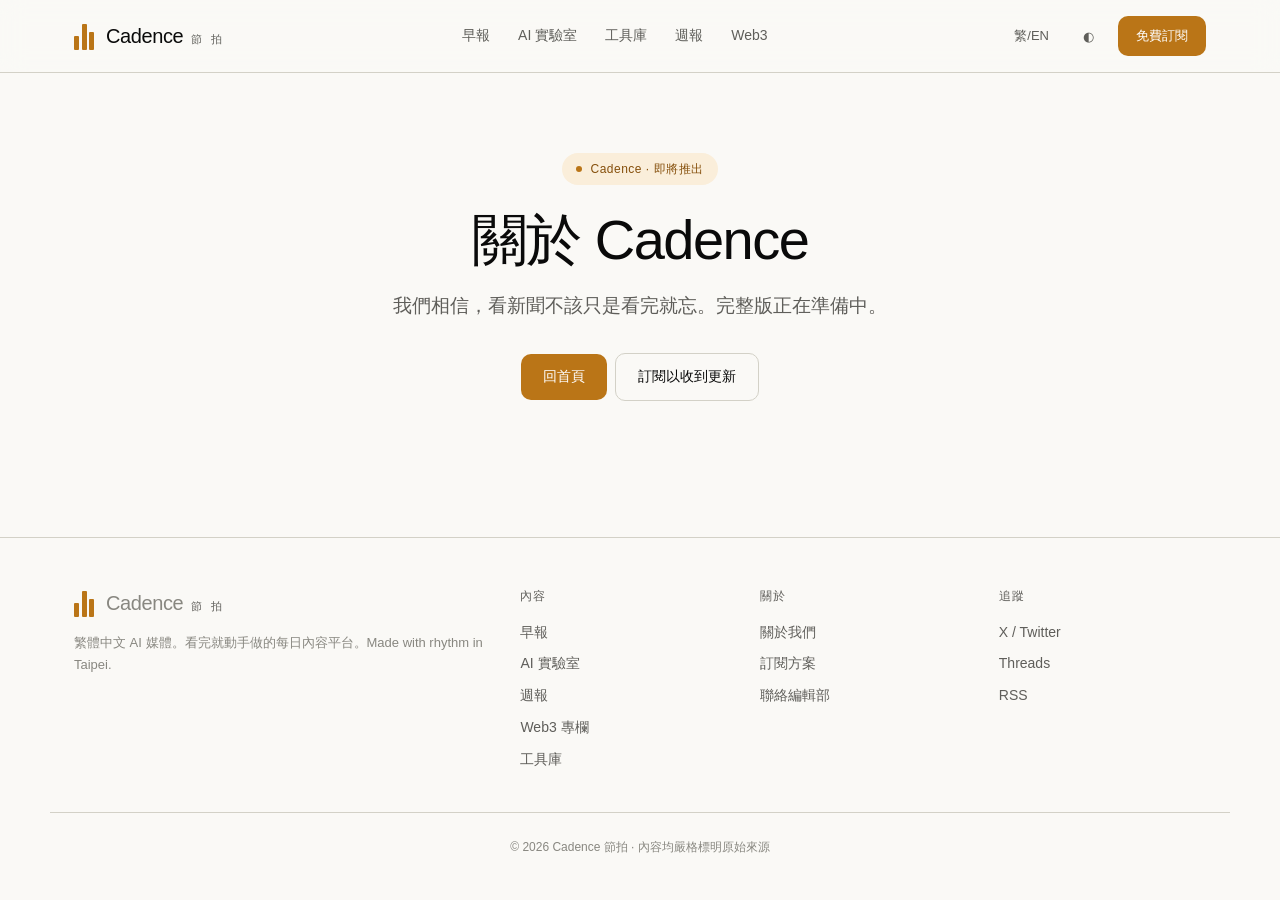
==== about.html @ 3392d0d5 "Add files via upload" ====
<!DOCTYPE html><html lang="zh-Hant"><head><meta charset="UTF-8"><meta name="viewport" content="width=device-width, initial-scale=1.0"><title>關於 Cadence · Cadence 節拍</title><link rel="stylesheet" href="cadence.css"><link rel="icon" type="image/svg+xml" href="favicon.svg"></head><body><nav class="site-nav"><div class="nav-inner"><a href="index.html" class="logo"><span class="logo-bars"><span></span><span></span><span></span></span><span class="logo-text">Cadence<small>節 拍</small></span></a><div class="nav-links"><a href="news.html">早報</a><a href="lab.html">AI 實驗室</a><a href="tools.html">工具庫</a><a href="weekly.html">週報</a><a href="web3.html">Web3</a></div><div class="nav-actions"><button class="btn-icon" onclick="toggleLang()">繁/EN</button><button class="btn-icon" onclick="toggleTheme()">◐</button><a href="subscribe.html" class="btn-primary small">免費訂閱</a></div></div></nav><main class="container-narrow"><section class="hero"><div class="hero-inner"><span class="hero-eyebrow">Cadence · 即將推出</span><h1>關於 Cadence</h1><p class="hero-subtitle">我們相信，看新聞不該只是看完就忘。完整版正在準備中。</p><div style="margin-top:24px;"><a href="index.html" class="btn-primary">回首頁</a><a href="subscribe.html" class="btn-secondary" style="margin-left:8px;">訂閱以收到更新</a></div></div></section></main><footer><div class="footer-inner"><div class="footer-col"><div class="logo" style="margin-bottom: 12px;"><span class="logo-bars"><span></span><span></span><span></span></span><span class="logo-text">Cadence<small>節 拍</small></span></div><p class="brand-text">繁體中文 AI 媒體。看完就動手做的每日內容平台。Made with rhythm in Taipei.</p></div><div class="footer-col"><h4>內容</h4><a href="news.html">早報</a><a href="lab.html">AI 實驗室</a><a href="weekly.html">週報</a><a href="web3.html">Web3 專欄</a><a href="tools.html">工具庫</a></div><div class="footer-col"><h4>關於</h4><a href="about.html">關於我們</a><a href="subscribe.html">訂閱方案</a><a href="mailto:hi@cadence.tw">聯絡編輯部</a></div><div class="footer-col"><h4>追蹤</h4><a href="#">X / Twitter</a><a href="#">Threads</a><a href="#">RSS</a></div></div><div class="footer-bottom">© 2026 Cadence 節拍 · 內容均嚴格標明原始來源</div></footer><script src="cadence.js"></script></body></html>
---- cadence.css ----
/* Cadence 節拍 v2 */
:root {
  --bg: #FAF9F6; --bg-elevated: #FFFFFF; --surface: #FFFFFF; --surface-2: #F4F2EC; --surface-3: #ECE9E0;
  --text: #0a0a0a; --text-2: #5F5E5A; --text-3: #888780; --text-on-accent: #FFFFFF;
  --border: #D3D1C7; --border-strong: #888780;
  --accent: #BA7517; --accent-dark: #854F0B; --accent-bg: #FAEEDA; --accent-border: #EF9F27;
  --cat-llm-bg: #E6F1FB; --cat-llm-text: #0C447C;
  --cat-tool-bg: #EAF3DE; --cat-tool-text: #27500A;
  --cat-policy-bg: #FCEBEB; --cat-policy-text: #791F1F;
  --cat-industry-bg: #FAEEDA; --cat-industry-text: #854F0B;
  --cat-hw-bg: #F1EFE8; --cat-hw-text: #444441;
  --cat-local-bg: #E1F5EE; --cat-local-text: #085041;
  --cat-web3-bg: #EEEDFE; --cat-web3-text: #3C3489;
  --cat-viral-bg: #FBEAF0; --cat-viral-text: #72243E;
  --cat-headline-bg: #BA7517; --cat-headline-text: #FFFFFF;
  --font-sans: 'Inter', 'Noto Sans TC', 'PingFang TC', 'Microsoft JhengHei', sans-serif;
  --font-mono: 'IBM Plex Mono', 'JetBrains Mono', monospace;
  --radius-sm: 6px; --radius-md: 10px; --radius-lg: 14px; --radius-xl: 20px;
  --shadow-sm: 0 1px 2px rgba(10,10,10,0.04);
  --shadow-md: 0 2px 8px rgba(10,10,10,0.06);
  --shadow-hover: 0 4px 14px rgba(10,10,10,0.08);
  --t-fast: 0.15s ease; --t-base: 0.25s ease;
}
@media (prefers-color-scheme: dark) { :root:not([data-theme="light"]) {
  --bg: #0a0a0a; --bg-elevated: #161614; --surface: #161614; --surface-2: #1F1F1C; --surface-3: #2A2A26;
  --text: #F1EFE8; --text-2: #B4B2A9; --text-3: #888780; --border: #2C2C2A; --border-strong: #444441;
  --accent: #EF9F27; --accent-dark: #BA7517; --accent-bg: #2C1F0A;
  --cat-llm-bg: #042C53; --cat-llm-text: #85B7EB;
  --cat-tool-bg: #173404; --cat-tool-text: #97C459;
  --cat-policy-bg: #501313; --cat-policy-text: #F09595;
  --cat-industry-bg: #412402; --cat-industry-text: #EF9F27;
  --cat-hw-bg: #2C2C2A; --cat-hw-text: #B4B2A9;
  --cat-local-bg: #04342C; --cat-local-text: #5DCAA5;
  --cat-web3-bg: #26215C; --cat-web3-text: #CECBF6;
  --cat-viral-bg: #4B1528; --cat-viral-text: #ED93B1;
  --cat-headline-bg: #EF9F27; --cat-headline-text: #0a0a0a;
} }
[data-theme="dark"] {
  --bg: #0a0a0a; --bg-elevated: #161614; --surface: #161614; --surface-2: #1F1F1C; --surface-3: #2A2A26;
  --text: #F1EFE8; --text-2: #B4B2A9; --text-3: #888780; --border: #2C2C2A; --border-strong: #444441;
  --accent: #EF9F27; --accent-dark: #BA7517; --accent-bg: #2C1F0A;
  --cat-llm-bg: #042C53; --cat-llm-text: #85B7EB;
  --cat-tool-bg: #173404; --cat-tool-text: #97C459;
  --cat-policy-bg: #501313; --cat-policy-text: #F09595;
  --cat-industry-bg: #412402; --cat-industry-text: #EF9F27;
  --cat-hw-bg: #2C2C2A; --cat-hw-text: #B4B2A9;
  --cat-local-bg: #04342C; --cat-local-text: #5DCAA5;
  --cat-web3-bg: #26215C; --cat-web3-text: #CECBF6;
  --cat-viral-bg: #4B1528; --cat-viral-text: #ED93B1;
  --cat-headline-bg: #EF9F27; --cat-headline-text: #0a0a0a;
}
*,*::before,*::after { box-sizing: border-box; margin: 0; padding: 0; }
html { scroll-behavior: smooth; }
body { font-family: var(--font-sans); background: var(--bg); color: var(--text); line-height: 1.7; font-size: 16px; -webkit-font-smoothing: antialiased; }
img { max-width: 100%; height: auto; display: block; }
a { color: inherit; text-decoration: none; }
button { font-family: inherit; cursor: pointer; }
.container { max-width: 1180px; margin: 0 auto; padding: 0 24px; }
.container-narrow { max-width: 760px; margin: 0 auto; padding: 0 24px; }
section { padding: 48px 0 16px; }
.section-header { display: flex; align-items: flex-end; justify-content: space-between; padding: 0 4px 20px; }
.section-header h2 { font-size: 28px; font-weight: 500; letter-spacing: -0.5px; }
.section-header .kicker { font-size: 11px; color: var(--text-3); letter-spacing: 1.5px; text-transform: uppercase; margin-bottom: 6px; display: flex; align-items: center; gap: 8px; }
.section-header .kicker::before { content: ''; display: inline-block; width: 12px; height: 1px; background: var(--accent); }
.section-header .see-more { font-size: 13px; color: var(--text-2); display: inline-flex; align-items: center; gap: 4px; transition: color var(--t-fast), gap var(--t-base); }
.section-header .see-more:hover { color: var(--accent); gap: 8px; }
nav.site-nav { border-bottom: 0.5px solid var(--border); background: rgba(250,249,246,0.85); position: sticky; top: 0; z-index: 50; backdrop-filter: blur(12px); }
[data-theme="dark"] nav.site-nav { background: rgba(10,10,10,0.85); }
.nav-inner { display: flex; align-items: center; justify-content: space-between; padding: 16px 24px; max-width: 1180px; margin: 0 auto; }
.logo { display: flex; align-items: center; gap: 12px; }
.logo-bars { display: inline-flex; align-items: end; gap: 2.5px; height: 28px; }
.logo-bars span { background: var(--accent); width: 5px; border-radius: 1px; }
.logo-bars span:nth-child(1) { height: 14px; }
.logo-bars span:nth-child(2) { height: 26px; }
.logo-bars span:nth-child(3) { height: 18px; }
.logo-text { font-size: 20px; font-weight: 500; letter-spacing: -0.4px; }
.logo-text small { font-size: 11px; color: var(--text-2); letter-spacing: 3px; margin-left: 8px; font-weight: 400; }
.nav-links { display: flex; align-items: center; gap: 28px; }
.nav-links a { font-size: 14px; color: var(--text-2); transition: color var(--t-fast); position: relative; padding: 4px 0; }
.nav-links a:hover { color: var(--text); }
.nav-links a.active { color: var(--accent); }
.nav-links a.active::after { content: ''; position: absolute; bottom: -6px; left: 0; right: 0; height: 2px; background: var(--accent); border-radius: 1px; }
.nav-actions { display: flex; align-items: center; gap: 14px; }
.btn-icon { background: none; border: none; color: var(--text-2); font-size: 13px; padding: 6px 10px; transition: color var(--t-fast); }
.btn-icon:hover { color: var(--text); }
.btn-primary { background: var(--accent); color: var(--text-on-accent); border: none; font-size: 14px; font-weight: 500; padding: 11px 22px; border-radius: var(--radius-md); display: inline-flex; align-items: center; gap: 6px; transition: all var(--t-fast); }
.btn-primary:hover { background: var(--accent-dark); transform: translateY(-1px); }
.btn-primary.small { font-size: 13px; padding: 9px 18px; }
.btn-primary.large { font-size: 16px; padding: 14px 28px; }
.btn-secondary { background: transparent; color: var(--text); border: 1px solid var(--border); font-size: 14px; padding: 11px 22px; border-radius: var(--radius-md); display: inline-flex; align-items: center; gap: 6px; transition: all var(--t-fast); }
.btn-secondary:hover { border-color: var(--text); transform: translateY(-1px); }
.btn-secondary.small { font-size: 13px; padding: 9px 18px; }
.hero { padding: 80px 0 56px; position: relative; overflow: hidden; }
.hero-inner { max-width: 920px; margin: 0 auto; padding: 0 24px; text-align: center; }
.hero-eyebrow { display: inline-flex; align-items: center; gap: 8px; padding: 6px 14px; background: var(--accent-bg); color: var(--accent-dark); border-radius: 100px; font-size: 12px; font-weight: 500; letter-spacing: 0.5px; margin-bottom: 24px; }
.hero-eyebrow::before { content: ''; width: 6px; height: 6px; border-radius: 50%; background: var(--accent); }
.hero h1 { font-size: 56px; font-weight: 500; line-height: 1.1; letter-spacing: -1.5px; margin-bottom: 20px; }
.hero h1 .accent { color: var(--accent); }
.hero-subtitle { font-size: 19px; color: var(--text-2); max-width: 620px; margin: 0 auto 32px; line-height: 1.6; }
.hero-form { display: flex; gap: 8px; max-width: 460px; margin: 0 auto 16px; }
.hero-form input { flex: 1; padding: 14px 18px; border: 1px solid var(--border); border-radius: var(--radius-md); background: var(--surface); color: var(--text); font-family: inherit; font-size: 15px; }
.hero-form input:focus { outline: none; border-color: var(--accent); }
.hero-social-proof { font-size: 13px; color: var(--text-3); display: inline-flex; align-items: center; gap: 10px; }
.hero-social-proof .dots { display: inline-flex; }
.hero-social-proof .dots span { width: 22px; height: 22px; border-radius: 50%; background: var(--surface-3); border: 2px solid var(--bg); margin-left: -6px; display: inline-block; }
.hero-social-proof .dots span:first-child { margin-left: 0; background: var(--cat-llm-bg); }
.hero-social-proof .dots span:nth-child(2) { background: var(--cat-tool-bg); }
.hero-social-proof .dots span:nth-child(3) { background: var(--cat-web3-bg); }
.news-headline { display: grid; background: var(--surface); border: 0.5px solid var(--border); border-radius: var(--radius-lg); overflow: hidden; transition: all var(--t-base); }
.news-headline:hover { border-color: var(--border-strong); transform: translateY(-2px); box-shadow: var(--shadow-hover); }
.news-headline-visual { aspect-ratio: 16/9; background: linear-gradient(135deg, var(--cat-llm-bg), var(--cat-industry-bg)); display: flex; align-items: center; justify-content: center; border-bottom: 0.5px solid var(--border); }
.news-headline-visual.cat-web3 { background: linear-gradient(135deg, var(--cat-web3-bg), var(--cat-viral-bg)); }
.news-headline-visual.cat-tool { background: linear-gradient(135deg, var(--cat-tool-bg), var(--cat-local-bg)); }
.news-headline-visual .glyph { font-size: 72px; font-weight: 500; font-family: var(--font-mono); color: var(--text); opacity: 0.15; letter-spacing: -4px; }
.news-headline-body { padding: 28px 32px 32px; }
.news-headline-body h3 { font-size: 26px; font-weight: 500; line-height: 1.3; margin: 14px 0 12px; letter-spacing: -0.5px; }
.news-headline-body p { font-size: 15px; color: var(--text-2); line-height: 1.7; margin-bottom: 16px; }
.news-card-small { background: var(--surface); border: 0.5px solid var(--border); border-radius: var(--radius-md); padding: 18px 20px; transition: all var(--t-base); display: block; }
.news-card-small:hover { border-color: var(--border-strong); transform: translateY(-2px); box-shadow: var(--shadow-md); }
.news-card-small h4 { font-size: 15px; font-weight: 500; line-height: 1.4; margin-bottom: 6px; }
.news-card-small .summary { font-size: 13px; color: var(--text-2); line-height: 1.6; margin-bottom: 10px; }
.news-meta { font-size: 11px; color: var(--text-3); letter-spacing: 0.5px; display: flex; align-items: center; gap: 8px; flex-wrap: wrap; }
.news-meta .source { color: var(--text-2); font-weight: 500; }
.tag { display: inline-flex; align-items: center; gap: 4px; font-size: 11px; padding: 4px 10px; border-radius: 100px; letter-spacing: 0.5px; font-weight: 500; }
.tag.cat-headline { background: var(--cat-headline-bg); color: var(--cat-headline-text); }
.tag.cat-llm { background: var(--cat-llm-bg); color: var(--cat-llm-text); }
.tag.cat-tool { background: var(--cat-tool-bg); color: var(--cat-tool-text); }
.tag.cat-policy { background: var(--cat-policy-bg); color: var(--cat-policy-text); }
.tag.cat-industry { background: var(--cat-industry-bg); color: var(--cat-industry-text); }
.tag.cat-hw { background: var(--cat-hw-bg); color: var(--cat-hw-text); }
.tag.cat-local { background: var(--cat-local-bg); color: var(--cat-local-text); }
.tag.cat-web3 { background: var(--cat-web3-bg); color: var(--cat-web3-text); }
.tag.cat-viral { background: var(--cat-viral-bg); color: var(--cat-viral-text); }
.lab-card { background: var(--surface); border: 2px solid var(--accent); border-radius: var(--radius-lg); padding: 32px; position: relative; overflow: hidden; }
.lab-card::before { content: ''; position: absolute; top: 0; right: 0; width: 200px; height: 200px; background: radial-gradient(circle, var(--accent-bg), transparent 70%); transform: translate(50%, -50%); pointer-events: none; }
.lab-card-inner { position: relative; z-index: 1; }
.lab-card h3 { font-size: 30px; font-weight: 500; line-height: 1.25; margin-bottom: 10px; letter-spacing: -0.5px; }
.lab-intro { font-size: 15px; color: var(--text-2); margin-bottom: 24px; max-width: 720px; line-height: 1.7; }
.lab-actions { display: flex; gap: 10px; flex-wrap: wrap; }
.prompt-card { background: var(--surface-2); border-radius: var(--radius-md); padding: 18px 22px; margin: 20px 0; border: 0.5px solid var(--border); }
.prompt-header { display: flex; align-items: center; justify-content: space-between; margin-bottom: 10px; }
.prompt-label { font-size: 11px; color: var(--text-3); letter-spacing: 1.5px; font-weight: 500; }
.copy-btn { font-size: 12px; padding: 7px 14px; border: 0.5px solid var(--border-strong); background: var(--surface); color: var(--text); border-radius: var(--radius-sm); font-weight: 500; }
.copy-btn:hover { border-color: var(--accent); color: var(--accent); }
.copy-btn.copied { background: var(--accent); color: var(--text-on-accent); border-color: var(--accent); }
.prompt-text { font-family: var(--font-mono); font-size: 13px; line-height: 1.75; white-space: pre-wrap; }
.grid-2 { display: grid; grid-template-columns: 1fr 1fr; gap: 20px; }
.grid-brief { display: grid; grid-template-columns: 1.4fr 1fr; gap: 20px; align-items: start; }
.grid-news-list { display: flex; flex-direction: column; gap: 12px; }
.grid-bottom { display: grid; grid-template-columns: 1.4fr 1fr; gap: 20px; }
.pulse-card { background: var(--surface); border: 0.5px solid var(--border); border-radius: var(--radius-lg); padding: 24px; }
.pulse-card h3 { font-size: 17px; font-weight: 500; margin-bottom: 16px; }
.pulse-item { display: flex; gap: 14px; padding: 12px 0; border-bottom: 0.5px dashed var(--border); font-size: 14px; }
.pulse-item:last-child { border-bottom: none; }
.pulse-item .pulse-day { color: var(--text-3); flex-shrink: 0; width: 40px; font-size: 11px; font-weight: 500; }
.featured-tools-row { display: grid; grid-template-columns: repeat(4, 1fr); gap: 14px; }
.featured-tool { background: var(--surface); border: 0.5px solid var(--border); border-radius: var(--radius-md); padding: 16px 14px; text-align: center; transition: all var(--t-base); display: block; }
.featured-tool:hover { border-color: var(--border-strong); transform: translateY(-2px); }
.featured-tool .icon { width: 36px; height: 36px; border-radius: 8px; background: var(--surface-2); margin: 0 auto 10px; display: flex; align-items: center; justify-content: center; font-size: 18px; font-weight: 500; font-family: var(--font-mono); }
.featured-tool .name { font-size: 13px; font-weight: 500; margin-bottom: 2px; }
.featured-tool .label { font-size: 11px; color: var(--text-3); }
.cta-banner { background: var(--text); color: var(--bg); border-radius: var(--radius-xl); padding: 56px 48px; text-align: center; position: relative; overflow: hidden; margin-top: 48px; }
.cta-banner::before { content: ''; position: absolute; top: -100px; right: -100px; width: 400px; height: 400px; background: radial-gradient(circle, rgba(186,117,23,0.3), transparent 60%); pointer-events: none; }
.cta-banner-inner { position: relative; z-index: 1; max-width: 580px; margin: 0 auto; }
.cta-banner h2 { font-size: 32px; font-weight: 500; letter-spacing: -0.8px; margin-bottom: 12px; }
.cta-banner p { font-size: 16px; opacity: 0.7; margin-bottom: 24px; }
.cta-banner .hero-form input { background: rgba(255,255,255,0.1); border-color: rgba(255,255,255,0.2); color: #fff; }
.cta-banner .hero-form input::placeholder { color: rgba(255,255,255,0.5); }
footer { border-top: 0.5px solid var(--border); margin-top: 80px; padding: 48px 0 24px; color: var(--text-3); }
.footer-inner { max-width: 1180px; margin: 0 auto; padding: 0 24px; display: grid; grid-template-columns: 2fr 1fr 1fr 1fr; gap: 32px; margin-bottom: 32px; }
.footer-col h4 { font-size: 12px; color: var(--text-2); letter-spacing: 1px; text-transform: uppercase; margin-bottom: 14px; font-weight: 500; }
.footer-col a { display: block; font-size: 14px; color: var(--text-2); margin-bottom: 8px; }
.footer-col a:hover { color: var(--accent); }
.footer-col .brand-text { font-size: 13px; line-height: 1.7; }
.footer-bottom { border-top: 0.5px solid var(--border); padding: 24px 24px 0; max-width: 1180px; margin: 0 auto; font-size: 12px; text-align: center; }
.toast { position: fixed; bottom: 24px; left: 50%; transform: translateX(-50%) translateY(120%); background: var(--text); color: var(--bg); padding: 14px 24px; border-radius: var(--radius-md); font-size: 14px; z-index: 100; transition: transform var(--t-base); }
.toast.show { transform: translateX(-50%) translateY(0); }
@media (max-width: 880px) {
  .hero h1 { font-size: 40px; }
  .footer-inner { grid-template-columns: 1fr 1fr; }
}
@media (max-width: 720px) {
  .grid-brief, .grid-2, .grid-bottom { grid-template-columns: 1fr; }
  .nav-links { display: none; }
  .hero h1 { font-size: 32px; }
  .news-headline-body { padding: 20px; }
  .lab-card { padding: 22px; }
  .lab-card h3 { font-size: 24px; }
  .cta-banner { padding: 36px 24px; }
  .cta-banner h2 { font-size: 24px; }
  .featured-tools-row { grid-template-columns: repeat(2, 1fr); }
  .footer-inner { grid-template-columns: 1fr 1fr; }
  .hero-form { flex-direction: column; }
}
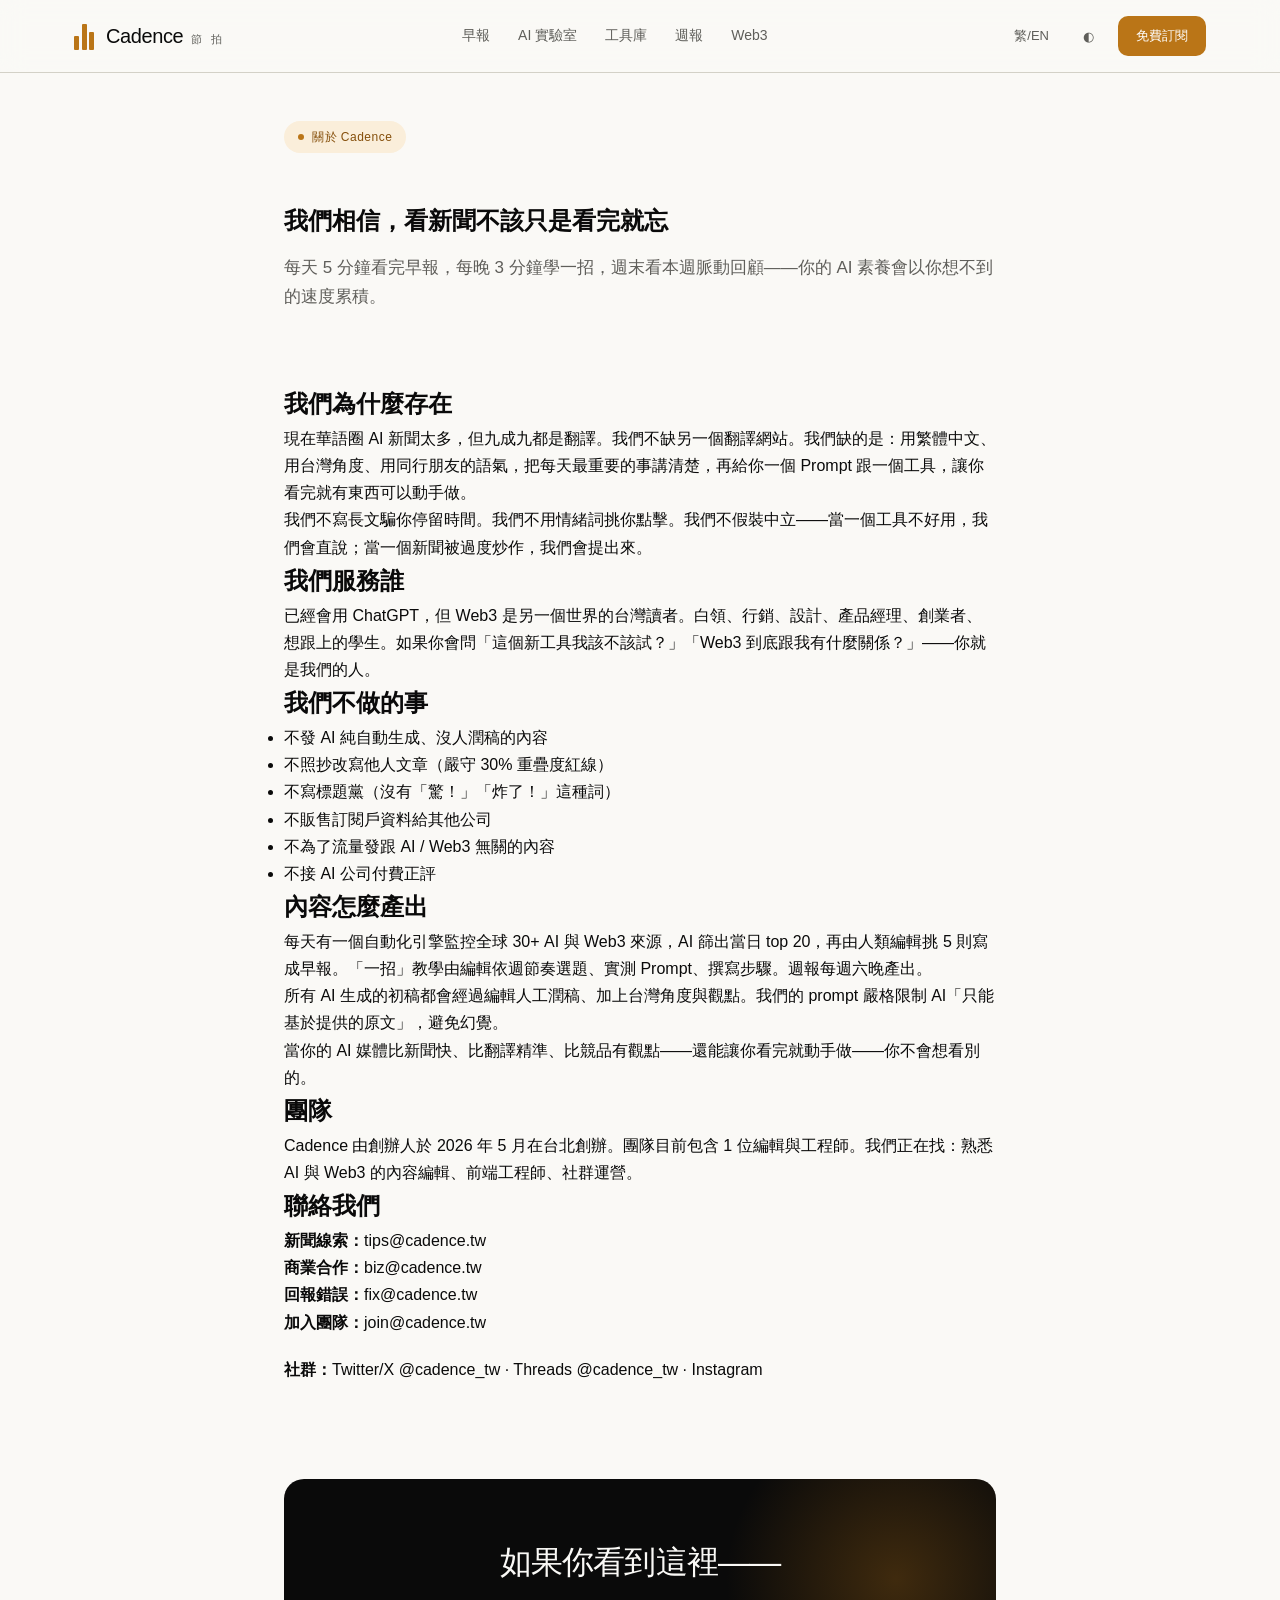
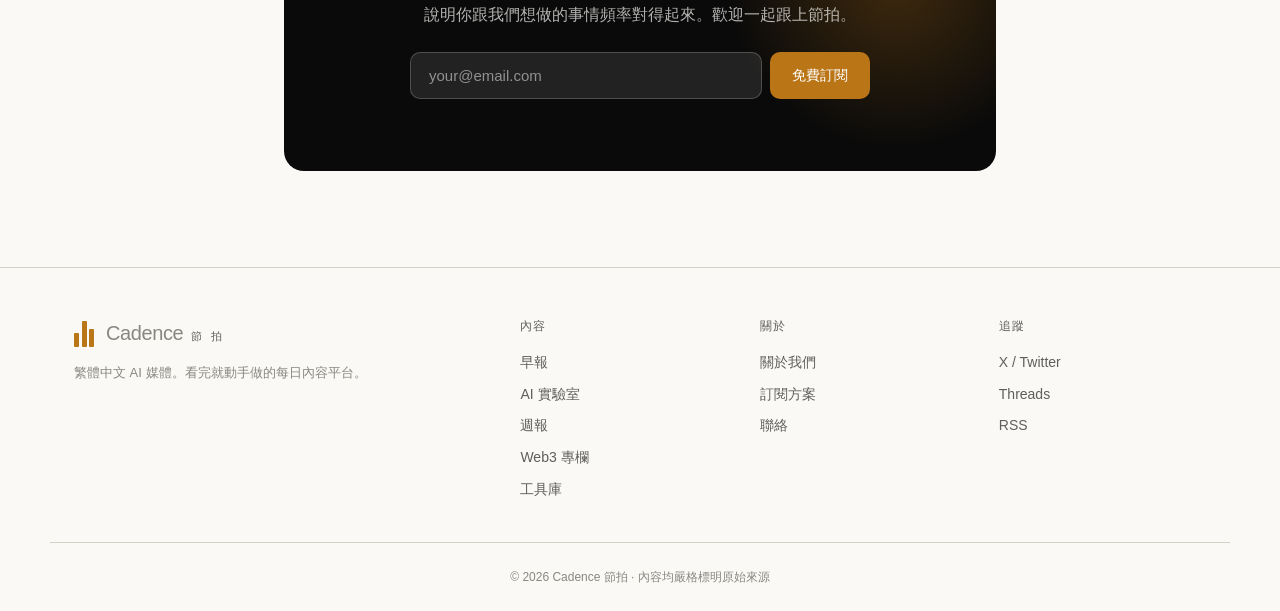
==== commit af05dcc1: "Revise about.html with new content and layout Updated the 'about' page with new content and structur" ====
--- a/about.html
+++ b/about.html
@@ -1 +1,106 @@
-<!DOCTYPE html><html lang="zh-Hant"><head><meta charset="UTF-8"><meta name="viewport" content="width=device-width, initial-scale=1.0"><title>關於 Cadence · Cadence 節拍</title><link rel="stylesheet" href="cadence.css"><link rel="icon" type="image/svg+xml" href="favicon.svg"></head><body><nav class="site-nav"><div class="nav-inner"><a href="index.html" class="logo"><span class="logo-bars"><span></span><span></span><span></span></span><span class="logo-text">Cadence<small>節 拍</small></span></a><div class="nav-links"><a href="news.html">早報</a><a href="lab.html">AI 實驗室</a><a href="tools.html">工具庫</a><a href="weekly.html">週報</a><a href="web3.html">Web3</a></div><div class="nav-actions"><button class="btn-icon" onclick="toggleLang()">繁/EN</button><button class="btn-icon" onclick="toggleTheme()">◐</button><a href="subscribe.html" class="btn-primary small">免費訂閱</a></div></div></nav><main class="container-narrow"><section class="hero"><div class="hero-inner"><span class="hero-eyebrow">Cadence · 即將推出</span><h1>關於 Cadence</h1><p class="hero-subtitle">我們相信，看新聞不該只是看完就忘。完整版正在準備中。</p><div style="margin-top:24px;"><a href="index.html" class="btn-primary">回首頁</a><a href="subscribe.html" class="btn-secondary" style="margin-left:8px;">訂閱以收到更新</a></div></div></section></main><footer><div class="footer-inner"><div class="footer-col"><div class="logo" style="margin-bottom: 12px;"><span class="logo-bars"><span></span><span></span><span></span></span><span class="logo-text">Cadence<small>節 拍</small></span></div><p class="brand-text">繁體中文 AI 媒體。看完就動手做的每日內容平台。Made with rhythm in Taipei.</p></div><div class="footer-col"><h4>內容</h4><a href="news.html">早報</a><a href="lab.html">AI 實驗室</a><a href="weekly.html">週報</a><a href="web3.html">Web3 專欄</a><a href="tools.html">工具庫</a></div><div class="footer-col"><h4>關於</h4><a href="about.html">關於我們</a><a href="subscribe.html">訂閱方案</a><a href="mailto:hi@cadence.tw">聯絡編輯部</a></div><div class="footer-col"><h4>追蹤</h4><a href="#">X / Twitter</a><a href="#">Threads</a><a href="#">RSS</a></div></div><div class="footer-bottom">© 2026 Cadence 節拍 · 內容均嚴格標明原始來源</div></footer><script src="cadence.js"></script></body></html>+<!DOCTYPE html>
+<html lang="zh-Hant">
+<head>
+<meta charset="UTF-8">
+<meta name="viewport" content="width=device-width, initial-scale=1.0">
+<title>關於 Cadence 節拍</title>
+<link rel="stylesheet" href="cadence.css">
+<link rel="icon" type="image/svg+xml" href="favicon.svg">
+</head>
+<body>
+
+<nav class="site-nav">
+  <div class="nav-inner">
+    <a href="index.html" class="logo">
+      <span class="logo-bars"><span></span><span></span><span></span></span>
+      <span class="logo-text">Cadence<small>節 拍</small></span>
+    </a>
+    <div class="nav-links">
+      <a href="news.html">早報</a>
+      <a href="lab.html">AI 實驗室</a>
+      <a href="tools.html">工具庫</a>
+      <a href="weekly.html">週報</a>
+      <a href="web3.html">Web3</a>
+    </div>
+    <div class="nav-actions">
+      <button class="btn-icon" onclick="toggleLang()">繁/EN</button>
+      <button class="btn-icon" onclick="toggleTheme()">◐</button>
+      <a href="subscribe.html" class="btn-primary small">免費訂閱</a>
+    </div>
+  </div>
+</nav>
+
+<main class="container-narrow">
+
+  <section class="article-hero">
+    <span class="hero-eyebrow">關於 Cadence</span>
+    <h1 style="margin-top: 24px;">我們相信，看新聞不該只是看完就忘</h1>
+    <p style="font-size:17px; color:var(--text-2); margin-top: 12px;">每天 5 分鐘看完早報，每晚 3 分鐘學一招，週末看本週脈動回顧——你的 AI 素養會以你想不到的速度累積。</p>
+  </section>
+
+  <article class="article-body" style="margin-top: 56px;">
+    <h2>我們為什麼存在</h2>
+    <p>現在華語圈 AI 新聞太多，但九成九都是翻譯。我們不缺另一個翻譯網站。我們缺的是：用繁體中文、用台灣角度、用同行朋友的語氣，把每天最重要的事講清楚，再給你一個 Prompt 跟一個工具，讓你看完就有東西可以動手做。</p>
+    <p>我們不寫長文騙你停留時間。我們不用情緒詞挑你點擊。我們不假裝中立——當一個工具不好用，我們會直說；當一個新聞被過度炒作，我們會提出來。</p>
+
+    <h2>我們服務誰</h2>
+    <p>已經會用 ChatGPT，但 Web3 是另一個世界的台灣讀者。白領、行銷、設計、產品經理、創業者、想跟上的學生。如果你會問「這個新工具我該不該試？」「Web3 到底跟我有什麼關係？」——你就是我們的人。</p>
+
+    <h2>我們不做的事</h2>
+    <ul>
+      <li>不發 AI 純自動生成、沒人潤稿的內容</li>
+      <li>不照抄改寫他人文章（嚴守 30% 重疊度紅線）</li>
+      <li>不寫標題黨（沒有「驚！」「炸了！」這種詞）</li>
+      <li>不販售訂閱戶資料給其他公司</li>
+      <li>不為了流量發跟 AI / Web3 無關的內容</li>
+      <li>不接 AI 公司付費正評</li>
+    </ul>
+
+    <h2>內容怎麼產出</h2>
+    <p>每天有一個自動化引擎監控全球 30+ AI 與 Web3 來源，AI 篩出當日 top 20，再由人類編輯挑 5 則寫成早報。「一招」教學由編輯依週節奏選題、實測 Prompt、撰寫步驟。週報每週六晚產出。</p>
+    <p>所有 AI 生成的初稿都會經過編輯人工潤稿、加上台灣角度與觀點。我們的 prompt 嚴格限制 AI「只能基於提供的原文」，避免幻覺。</p>
+
+    <blockquote>當你的 AI 媒體比新聞快、比翻譯精準、比競品有觀點——還能讓你看完就動手做——你不會想看別的。</blockquote>
+
+    <h2>團隊</h2>
+    <p>Cadence 由創辦人於 2026 年 5 月在台北創辦。團隊目前包含 1 位編輯與工程師。我們正在找：<a href="mailto:join@cadence.tw">熟悉 AI 與 Web3 的內容編輯、前端工程師、社群運營</a>。</p>
+
+    <h2>聯絡我們</h2>
+    <p><strong>新聞線索：</strong><a href="mailto:tips@cadence.tw">tips@cadence.tw</a><br>
+    <strong>商業合作：</strong><a href="mailto:biz@cadence.tw">biz@cadence.tw</a><br>
+    <strong>回報錯誤：</strong><a href="mailto:fix@cadence.tw">fix@cadence.tw</a><br>
+    <strong>加入團隊：</strong><a href="mailto:join@cadence.tw">join@cadence.tw</a></p>
+
+    <p style="margin-top: 20px;"><strong>社群：</strong><a href="#">Twitter/X @cadence_tw</a> · <a href="#">Threads @cadence_tw</a> · <a href="#">Instagram</a></p>
+  </article>
+
+  <section>
+    <div class="cta-banner">
+      <div class="cta-banner-inner">
+        <h2>如果你看到這裡——</h2>
+        <p>說明你跟我們想做的事情頻率對得起來。歡迎一起跟上節拍。</p>
+        <form class="hero-form" onsubmit="return handleSubscribe(this)">
+          <input type="email" name="email" placeholder="your@email.com" required>
+          <button type="submit" class="btn-primary">免費訂閱</button>
+        </form>
+      </div>
+    </div>
+  </section>
+
+</main>
+
+<footer>
+  <div class="footer-inner">
+    <div class="footer-col">
+      <div class="logo" style="margin-bottom: 12px;"><span class="logo-bars"><span></span><span></span><span></span></span><span class="logo-text">Cadence<small>節 拍</small></span></div>
+      <p class="brand-text">繁體中文 AI 媒體。看完就動手做的每日內容平台。</p>
+    </div>
+    <div class="footer-col"><h4>內容</h4><a href="news.html">早報</a><a href="lab.html">AI 實驗室</a><a href="weekly.html">週報</a><a href="web3.html">Web3 專欄</a><a href="tools.html">工具庫</a></div>
+    <div class="footer-col"><h4>關於</h4><a href="about.html">關於我們</a><a href="subscribe.html">訂閱方案</a><a href="mailto:hi@cadence.tw">聯絡</a></div>
+    <div class="footer-col"><h4>追蹤</h4><a href="#">X / Twitter</a><a href="#">Threads</a><a href="#">RSS</a></div>
+  </div>
+  <div class="footer-bottom">© 2026 Cadence 節拍 · 內容均嚴格標明原始來源</div>
+</footer>
+<script src="cadence.js"></script>
+</body>
+</html>
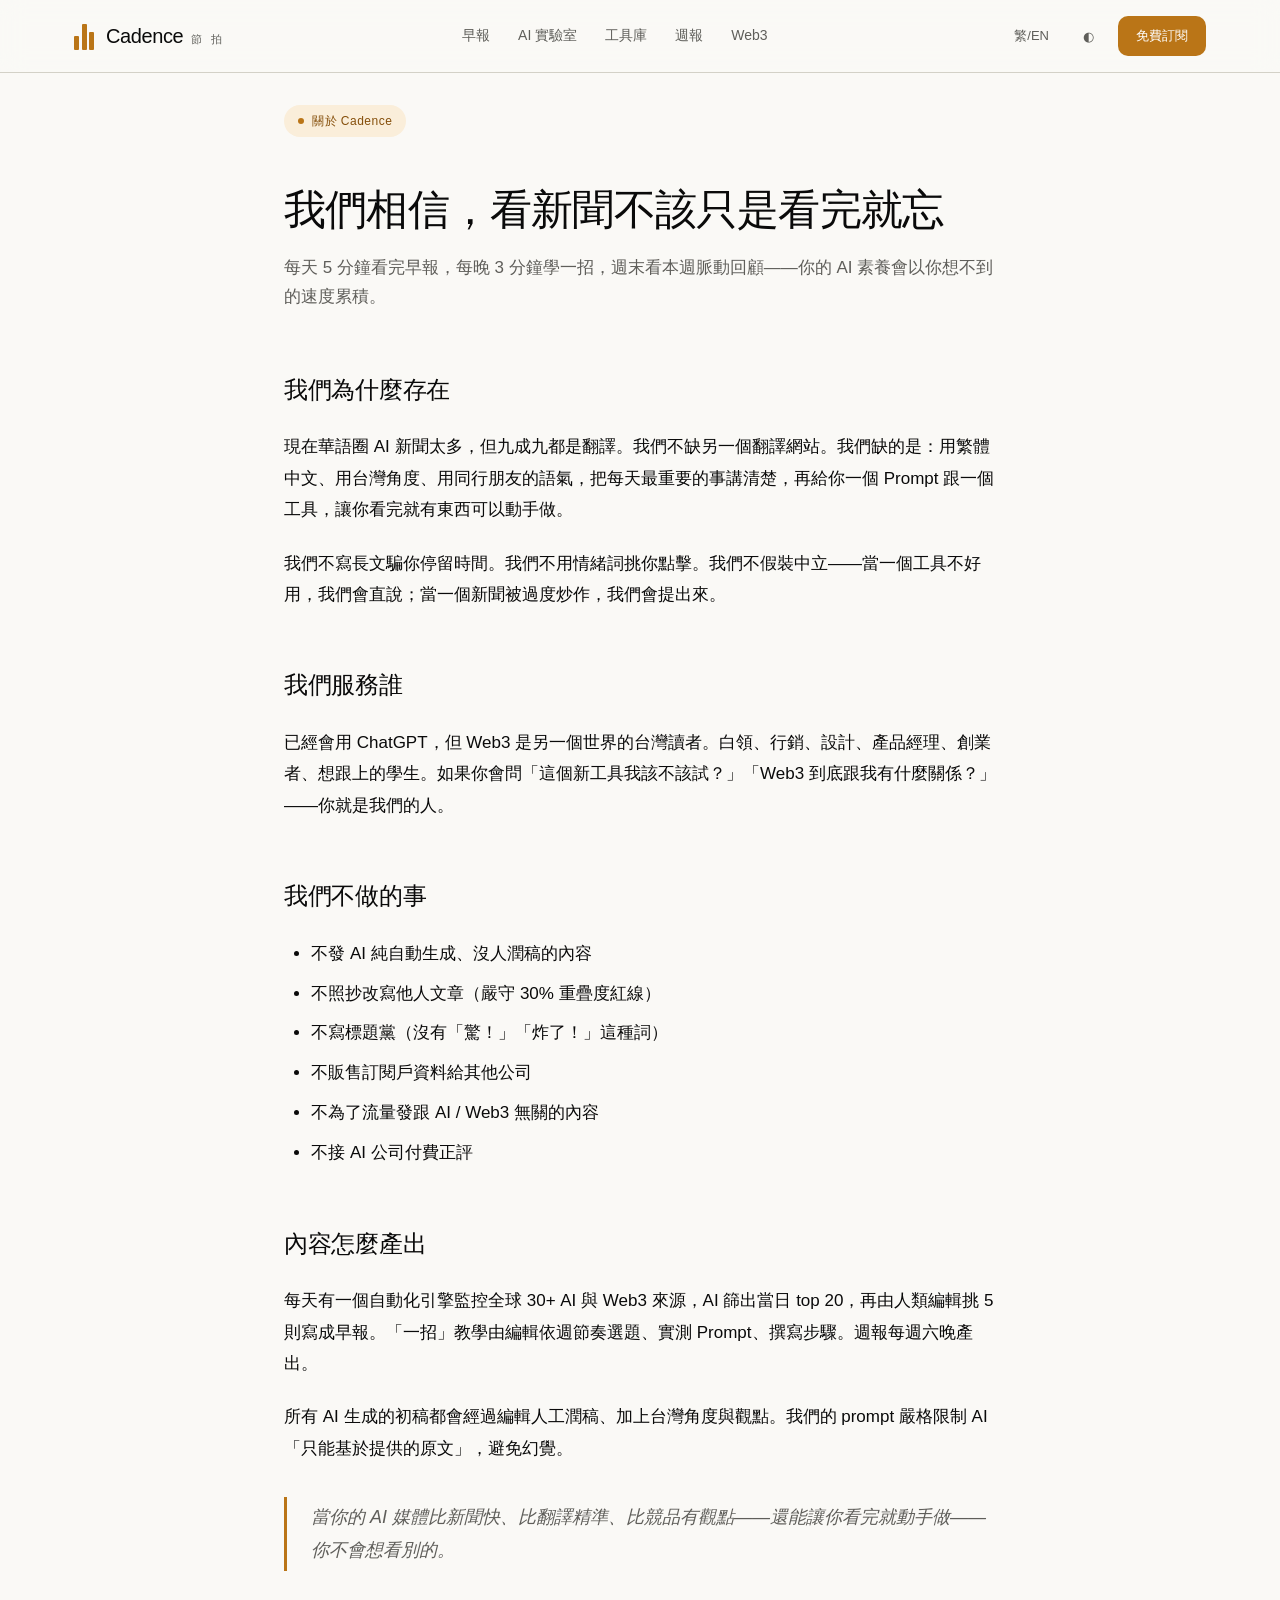
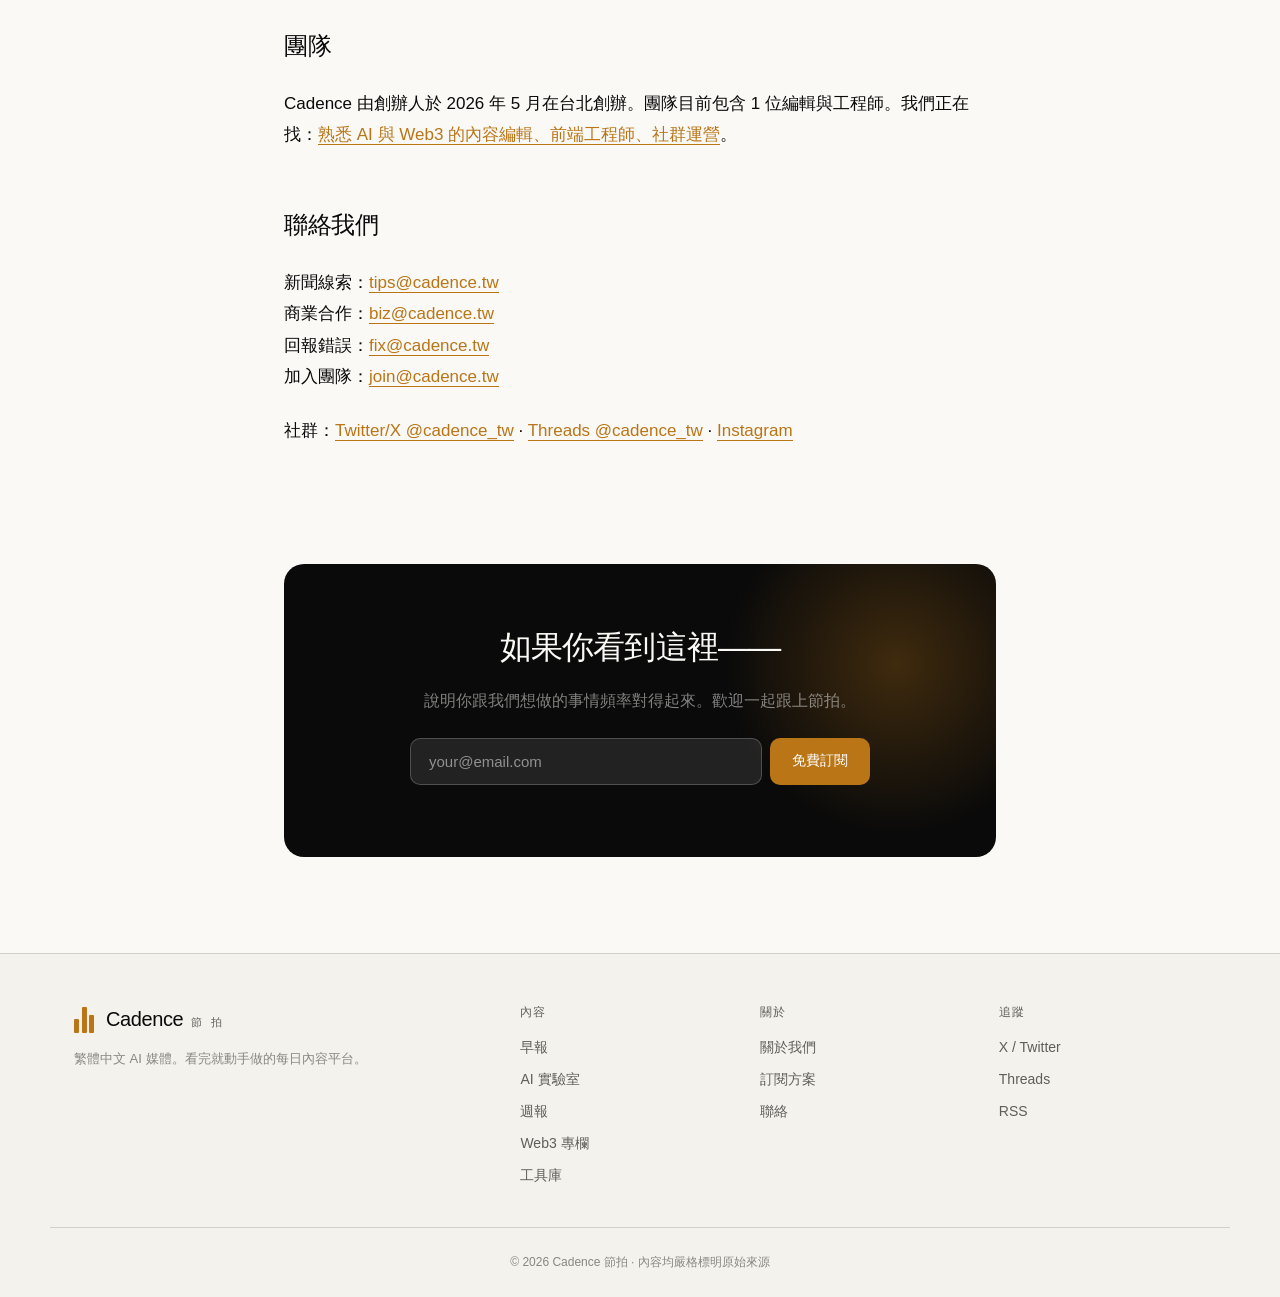
==== commit 6ad08679: "Enhance SEO and social media metadata in about.html Added meta tags for SEO and social media sharing" ====
--- a/about.html
+++ b/about.html
@@ -4,8 +4,38 @@
 <meta charset="UTF-8">
 <meta name="viewport" content="width=device-width, initial-scale=1.0">
 <title>關於 Cadence 節拍</title>
+<meta name="description" content="我們是繁體中文 AI 媒體，每天 5 分鐘陪你跟上 AI 與 Web3 的節拍。看完就動手做，是我們的核心承諾。">
+
+<link rel="canonical" href="https://chaskawuforwork-cloud.github.io/cadence/about.html">
+
+<meta property="og:type" content="website">
+<meta property="og:site_name" content="Cadence 節拍">
+<meta property="og:title" content="關於 Cadence 節拍">
+<meta property="og:description" content="繁體中文 AI 媒體，每天 5 分鐘陪你跟上 AI 與 Web3 的節拍。">
+<meta property="og:url" content="https://chaskawuforwork-cloud.github.io/cadence/about.html">
+<meta property="og:image" content="https://chaskawuforwork-cloud.github.io/cadence/og-image.svg">
+<meta property="og:image:width" content="1200">
+<meta property="og:image:height" content="630">
+<meta property="og:locale" content="zh_TW">
+
+<meta name="twitter:card" content="summary_large_image">
+<meta name="twitter:title" content="關於 Cadence 節拍">
+<meta name="twitter:description" content="繁體中文 AI 媒體，每天 5 分鐘陪你跟上 AI 與 Web3 的節拍。">
+<meta name="twitter:image" content="https://chaskawuforwork-cloud.github.io/cadence/og-image.svg">
+
+<link rel="alternate" type="application/rss+xml" title="Cadence 節拍 — AI 早報 RSS" href="https://chaskawuforwork-cloud.github.io/cadence/rss.xml">
+
 <link rel="stylesheet" href="cadence.css">
 <link rel="icon" type="image/svg+xml" href="favicon.svg">
+
+<!-- Google Analytics 4 -->
+<script async src="https://www.googletagmanager.com/gtag/js?id=G-4RLD1FF8ND"></script>
+<script>
+  window.dataLayer = window.dataLayer || [];
+  function gtag(){dataLayer.push(arguments);}
+  gtag('js', new Date());
+  gtag('config', 'G-4RLD1FF8ND', { anonymize_ip: true, cookie_flags: 'SameSite=None;Secure' });
+</script>
 </head>
 <body>
 
--- a/cadence.css
+++ b/cadence.css
@@ -1,9 +1,29 @@
-/* Cadence 節拍 v2 */
+/* ============================================
+   Cadence 節拍 — 全站設計系統 v3
+   v3 更新（2026-05-16）：
+   - 修 OS dark mode 下 nav 白底 bug
+   - 深色模式用暖深色 #13110E 取代純黑，眼睛友善
+   - Hero 加 subtle 琥珀 radial gradient
+   - Sections 交替深淺背景增加層次
+   ============================================ */
+
 :root {
-  --bg: #FAF9F6; --bg-elevated: #FFFFFF; --surface: #FFFFFF; --surface-2: #F4F2EC; --surface-3: #ECE9E0;
-  --text: #0a0a0a; --text-2: #5F5E5A; --text-3: #888780; --text-on-accent: #FFFFFF;
-  --border: #D3D1C7; --border-strong: #888780;
-  --accent: #BA7517; --accent-dark: #854F0B; --accent-bg: #FAEEDA; --accent-border: #EF9F27;
+  --bg: #FAF9F6;
+  --bg-elevated: #FFFFFF;
+  --surface: #FFFFFF;
+  --surface-2: #F4F2EC;
+  --surface-3: #ECE9E0;
+  --nav-bg: rgba(250, 249, 246, 0.85);
+  --text: #0a0a0a;
+  --text-2: #5F5E5A;
+  --text-3: #888780;
+  --text-on-accent: #FFFFFF;
+  --border: #D3D1C7;
+  --border-strong: #888780;
+  --accent: #BA7517;
+  --accent-dark: #854F0B;
+  --accent-bg: #FAEEDA;
+  --accent-border: #EF9F27;
   --cat-llm-bg: #E6F1FB; --cat-llm-text: #0C447C;
   --cat-tool-bg: #EAF3DE; --cat-tool-text: #27500A;
   --cat-policy-bg: #FCEBEB; --cat-policy-text: #791F1F;
@@ -21,10 +41,23 @@
   --shadow-hover: 0 4px 14px rgba(10,10,10,0.08);
   --t-fast: 0.15s ease; --t-base: 0.25s ease;
 }
+
+/* Dark mode — warm dark, not pure black */
 @media (prefers-color-scheme: dark) { :root:not([data-theme="light"]) {
-  --bg: #0a0a0a; --bg-elevated: #161614; --surface: #161614; --surface-2: #1F1F1C; --surface-3: #2A2A26;
-  --text: #F1EFE8; --text-2: #B4B2A9; --text-3: #888780; --border: #2C2C2A; --border-strong: #444441;
-  --accent: #EF9F27; --accent-dark: #BA7517; --accent-bg: #2C1F0A;
+  --bg: #13110E;
+  --bg-elevated: #1C1916;
+  --surface: #1C1916;
+  --surface-2: #25221E;
+  --surface-3: #2F2B25;
+  --nav-bg: rgba(19, 17, 14, 0.85);
+  --text: #F1EFE8;
+  --text-2: #B4B2A9;
+  --text-3: #888780;
+  --border: #3A352E;
+  --border-strong: #5F5E5A;
+  --accent: #EF9F27;
+  --accent-dark: #BA7517;
+  --accent-bg: #2C1F0A;
   --cat-llm-bg: #042C53; --cat-llm-text: #85B7EB;
   --cat-tool-bg: #173404; --cat-tool-text: #97C459;
   --cat-policy-bg: #501313; --cat-policy-text: #F09595;
@@ -33,12 +66,23 @@
   --cat-local-bg: #04342C; --cat-local-text: #5DCAA5;
   --cat-web3-bg: #26215C; --cat-web3-text: #CECBF6;
   --cat-viral-bg: #4B1528; --cat-viral-text: #ED93B1;
-  --cat-headline-bg: #EF9F27; --cat-headline-text: #0a0a0a;
+  --cat-headline-bg: #EF9F27; --cat-headline-text: #13110E;
 } }
 [data-theme="dark"] {
-  --bg: #0a0a0a; --bg-elevated: #161614; --surface: #161614; --surface-2: #1F1F1C; --surface-3: #2A2A26;
-  --text: #F1EFE8; --text-2: #B4B2A9; --text-3: #888780; --border: #2C2C2A; --border-strong: #444441;
-  --accent: #EF9F27; --accent-dark: #BA7517; --accent-bg: #2C1F0A;
+  --bg: #13110E;
+  --bg-elevated: #1C1916;
+  --surface: #1C1916;
+  --surface-2: #25221E;
+  --surface-3: #2F2B25;
+  --nav-bg: rgba(19, 17, 14, 0.85);
+  --text: #F1EFE8;
+  --text-2: #B4B2A9;
+  --text-3: #888780;
+  --border: #3A352E;
+  --border-strong: #5F5E5A;
+  --accent: #EF9F27;
+  --accent-dark: #BA7517;
+  --accent-bg: #2C1F0A;
   --cat-llm-bg: #042C53; --cat-llm-text: #85B7EB;
   --cat-tool-bg: #173404; --cat-tool-text: #97C459;
   --cat-policy-bg: #501313; --cat-policy-text: #F09595;
@@ -47,14 +91,16 @@
   --cat-local-bg: #04342C; --cat-local-text: #5DCAA5;
   --cat-web3-bg: #26215C; --cat-web3-text: #CECBF6;
   --cat-viral-bg: #4B1528; --cat-viral-text: #ED93B1;
-  --cat-headline-bg: #EF9F27; --cat-headline-text: #0a0a0a;
-}
+  --cat-headline-bg: #EF9F27; --cat-headline-text: #13110E;
+}
+
 *,*::before,*::after { box-sizing: border-box; margin: 0; padding: 0; }
 html { scroll-behavior: smooth; }
 body { font-family: var(--font-sans); background: var(--bg); color: var(--text); line-height: 1.7; font-size: 16px; -webkit-font-smoothing: antialiased; }
 img { max-width: 100%; height: auto; display: block; }
 a { color: inherit; text-decoration: none; }
 button { font-family: inherit; cursor: pointer; }
+
 .container { max-width: 1180px; margin: 0 auto; padding: 0 24px; }
 .container-narrow { max-width: 760px; margin: 0 auto; padding: 0 24px; }
 section { padding: 48px 0 16px; }
@@ -64,8 +110,9 @@
 .section-header .kicker::before { content: ''; display: inline-block; width: 12px; height: 1px; background: var(--accent); }
 .section-header .see-more { font-size: 13px; color: var(--text-2); display: inline-flex; align-items: center; gap: 4px; transition: color var(--t-fast), gap var(--t-base); }
 .section-header .see-more:hover { color: var(--accent); gap: 8px; }
-nav.site-nav { border-bottom: 0.5px solid var(--border); background: rgba(250,249,246,0.85); position: sticky; top: 0; z-index: 50; backdrop-filter: blur(12px); }
-[data-theme="dark"] nav.site-nav { background: rgba(10,10,10,0.85); }
+
+/* NAV — uses --nav-bg variable so dark mode works in BOTH OS dark and toggle dark */
+nav.site-nav { border-bottom: 0.5px solid var(--border); background: var(--nav-bg); position: sticky; top: 0; z-index: 50; backdrop-filter: blur(12px); -webkit-backdrop-filter: blur(12px); }
 .nav-inner { display: flex; align-items: center; justify-content: space-between; padding: 16px 24px; max-width: 1180px; margin: 0 auto; }
 .logo { display: flex; align-items: center; gap: 12px; }
 .logo-bars { display: inline-flex; align-items: end; gap: 2.5px; height: 28px; }
@@ -73,7 +120,7 @@
 .logo-bars span:nth-child(1) { height: 14px; }
 .logo-bars span:nth-child(2) { height: 26px; }
 .logo-bars span:nth-child(3) { height: 18px; }
-.logo-text { font-size: 20px; font-weight: 500; letter-spacing: -0.4px; }
+.logo-text { font-size: 20px; font-weight: 500; letter-spacing: -0.4px; color: var(--text); }
 .logo-text small { font-size: 11px; color: var(--text-2); letter-spacing: 3px; margin-left: 8px; font-weight: 400; }
 .nav-links { display: flex; align-items: center; gap: 28px; }
 .nav-links a { font-size: 14px; color: var(--text-2); transition: color var(--t-fast); position: relative; padding: 4px 0; }
@@ -83,6 +130,7 @@
 .nav-actions { display: flex; align-items: center; gap: 14px; }
 .btn-icon { background: none; border: none; color: var(--text-2); font-size: 13px; padding: 6px 10px; transition: color var(--t-fast); }
 .btn-icon:hover { color: var(--text); }
+
 .btn-primary { background: var(--accent); color: var(--text-on-accent); border: none; font-size: 14px; font-weight: 500; padding: 11px 22px; border-radius: var(--radius-md); display: inline-flex; align-items: center; gap: 6px; transition: all var(--t-fast); }
 .btn-primary:hover { background: var(--accent-dark); transform: translateY(-1px); }
 .btn-primary.small { font-size: 13px; padding: 9px 18px; }
@@ -90,8 +138,21 @@
 .btn-secondary { background: transparent; color: var(--text); border: 1px solid var(--border); font-size: 14px; padding: 11px 22px; border-radius: var(--radius-md); display: inline-flex; align-items: center; gap: 6px; transition: all var(--t-fast); }
 .btn-secondary:hover { border-color: var(--text); transform: translateY(-1px); }
 .btn-secondary.small { font-size: 13px; padding: 9px 18px; }
+
+/* HERO — with subtle warm radial gradient for visual interest */
 .hero { padding: 80px 0 56px; position: relative; overflow: hidden; }
-.hero-inner { max-width: 920px; margin: 0 auto; padding: 0 24px; text-align: center; }
+.hero::before {
+  content: '';
+  position: absolute;
+  top: -200px; left: 50%;
+  transform: translateX(-50%);
+  width: 800px; height: 600px;
+  background: radial-gradient(ellipse, var(--accent-bg) 0%, transparent 60%);
+  opacity: 0.6;
+  pointer-events: none;
+  z-index: 0;
+}
+.hero-inner { max-width: 920px; margin: 0 auto; padding: 0 24px; text-align: center; position: relative; z-index: 1; }
 .hero-eyebrow { display: inline-flex; align-items: center; gap: 8px; padding: 6px 14px; background: var(--accent-bg); color: var(--accent-dark); border-radius: 100px; font-size: 12px; font-weight: 500; letter-spacing: 0.5px; margin-bottom: 24px; }
 .hero-eyebrow::before { content: ''; width: 6px; height: 6px; border-radius: 50%; background: var(--accent); }
 .hero h1 { font-size: 56px; font-weight: 500; line-height: 1.1; letter-spacing: -1.5px; margin-bottom: 20px; }
@@ -106,6 +167,11 @@
 .hero-social-proof .dots span:first-child { margin-left: 0; background: var(--cat-llm-bg); }
 .hero-social-proof .dots span:nth-child(2) { background: var(--cat-tool-bg); }
 .hero-social-proof .dots span:nth-child(3) { background: var(--cat-web3-bg); }
+
+/* Sections — alternating background for visual rhythm */
+main > section:nth-child(even) { background: var(--surface-2); margin: 0 -24px; padding-left: 24px; padding-right: 24px; border-radius: var(--radius-xl); }
+@media (max-width: 720px) { main > section:nth-child(even) { margin: 0 -16px; padding-left: 16px; padding-right: 16px; } }
+
 .news-headline { display: grid; background: var(--surface); border: 0.5px solid var(--border); border-radius: var(--radius-lg); overflow: hidden; transition: all var(--t-base); }
 .news-headline:hover { border-color: var(--border-strong); transform: translateY(-2px); box-shadow: var(--shadow-hover); }
 .news-headline-visual { aspect-ratio: 16/9; background: linear-gradient(135deg, var(--cat-llm-bg), var(--cat-industry-bg)); display: flex; align-items: center; justify-content: center; border-bottom: 0.5px solid var(--border); }
@@ -121,6 +187,7 @@
 .news-card-small .summary { font-size: 13px; color: var(--text-2); line-height: 1.6; margin-bottom: 10px; }
 .news-meta { font-size: 11px; color: var(--text-3); letter-spacing: 0.5px; display: flex; align-items: center; gap: 8px; flex-wrap: wrap; }
 .news-meta .source { color: var(--text-2); font-weight: 500; }
+
 .tag { display: inline-flex; align-items: center; gap: 4px; font-size: 11px; padding: 4px 10px; border-radius: 100px; letter-spacing: 0.5px; font-weight: 500; }
 .tag.cat-headline { background: var(--cat-headline-bg); color: var(--cat-headline-text); }
 .tag.cat-llm { background: var(--cat-llm-bg); color: var(--cat-llm-text); }
@@ -131,12 +198,14 @@
 .tag.cat-local { background: var(--cat-local-bg); color: var(--cat-local-text); }
 .tag.cat-web3 { background: var(--cat-web3-bg); color: var(--cat-web3-text); }
 .tag.cat-viral { background: var(--cat-viral-bg); color: var(--cat-viral-text); }
+
 .lab-card { background: var(--surface); border: 2px solid var(--accent); border-radius: var(--radius-lg); padding: 32px; position: relative; overflow: hidden; }
 .lab-card::before { content: ''; position: absolute; top: 0; right: 0; width: 200px; height: 200px; background: radial-gradient(circle, var(--accent-bg), transparent 70%); transform: translate(50%, -50%); pointer-events: none; }
 .lab-card-inner { position: relative; z-index: 1; }
 .lab-card h3 { font-size: 30px; font-weight: 500; line-height: 1.25; margin-bottom: 10px; letter-spacing: -0.5px; }
 .lab-intro { font-size: 15px; color: var(--text-2); margin-bottom: 24px; max-width: 720px; line-height: 1.7; }
 .lab-actions { display: flex; gap: 10px; flex-wrap: wrap; }
+
 .prompt-card { background: var(--surface-2); border-radius: var(--radius-md); padding: 18px 22px; margin: 20px 0; border: 0.5px solid var(--border); }
 .prompt-header { display: flex; align-items: center; justify-content: space-between; margin-bottom: 10px; }
 .prompt-label { font-size: 11px; color: var(--text-3); letter-spacing: 1.5px; font-weight: 500; }
@@ -144,21 +213,25 @@
 .copy-btn:hover { border-color: var(--accent); color: var(--accent); }
 .copy-btn.copied { background: var(--accent); color: var(--text-on-accent); border-color: var(--accent); }
 .prompt-text { font-family: var(--font-mono); font-size: 13px; line-height: 1.75; white-space: pre-wrap; }
+
 .grid-2 { display: grid; grid-template-columns: 1fr 1fr; gap: 20px; }
 .grid-brief { display: grid; grid-template-columns: 1.4fr 1fr; gap: 20px; align-items: start; }
 .grid-news-list { display: flex; flex-direction: column; gap: 12px; }
 .grid-bottom { display: grid; grid-template-columns: 1.4fr 1fr; gap: 20px; }
+
 .pulse-card { background: var(--surface); border: 0.5px solid var(--border); border-radius: var(--radius-lg); padding: 24px; }
 .pulse-card h3 { font-size: 17px; font-weight: 500; margin-bottom: 16px; }
 .pulse-item { display: flex; gap: 14px; padding: 12px 0; border-bottom: 0.5px dashed var(--border); font-size: 14px; }
 .pulse-item:last-child { border-bottom: none; }
 .pulse-item .pulse-day { color: var(--text-3); flex-shrink: 0; width: 40px; font-size: 11px; font-weight: 500; }
+
 .featured-tools-row { display: grid; grid-template-columns: repeat(4, 1fr); gap: 14px; }
 .featured-tool { background: var(--surface); border: 0.5px solid var(--border); border-radius: var(--radius-md); padding: 16px 14px; text-align: center; transition: all var(--t-base); display: block; }
 .featured-tool:hover { border-color: var(--border-strong); transform: translateY(-2px); }
 .featured-tool .icon { width: 36px; height: 36px; border-radius: 8px; background: var(--surface-2); margin: 0 auto 10px; display: flex; align-items: center; justify-content: center; font-size: 18px; font-weight: 500; font-family: var(--font-mono); }
 .featured-tool .name { font-size: 13px; font-weight: 500; margin-bottom: 2px; }
 .featured-tool .label { font-size: 11px; color: var(--text-3); }
+
 .cta-banner { background: var(--text); color: var(--bg); border-radius: var(--radius-xl); padding: 56px 48px; text-align: center; position: relative; overflow: hidden; margin-top: 48px; }
 .cta-banner::before { content: ''; position: absolute; top: -100px; right: -100px; width: 400px; height: 400px; background: radial-gradient(circle, rgba(186,117,23,0.3), transparent 60%); pointer-events: none; }
 .cta-banner-inner { position: relative; z-index: 1; max-width: 580px; margin: 0 auto; }
@@ -166,15 +239,51 @@
 .cta-banner p { font-size: 16px; opacity: 0.7; margin-bottom: 24px; }
 .cta-banner .hero-form input { background: rgba(255,255,255,0.1); border-color: rgba(255,255,255,0.2); color: #fff; }
 .cta-banner .hero-form input::placeholder { color: rgba(255,255,255,0.5); }
-footer { border-top: 0.5px solid var(--border); margin-top: 80px; padding: 48px 0 24px; color: var(--text-3); }
+
+.tools-grid { display: grid; grid-template-columns: repeat(auto-fill, minmax(280px, 1fr)); gap: 18px; }
+.tool-card { background: var(--surface); border: 0.5px solid var(--border); border-radius: var(--radius-lg); padding: 22px; text-decoration: none; color: inherit; transition: all var(--t-base); display: block; }
+.tool-card:hover { border-color: var(--border-strong); transform: translateY(-2px); box-shadow: var(--shadow-md); }
+.tool-card h3 { font-size: 17px; font-weight: 500; margin: 6px 0 6px; }
+.tool-card p { font-size: 13px; color: var(--text-2); line-height: 1.6; margin-bottom: 14px; }
+.tool-rating { display: flex; gap: 4px; margin-bottom: 12px; align-items: center; }
+.tool-rating .dot { width: 7px; height: 7px; border-radius: 50%; background: var(--accent); }
+.tool-rating .dot.empty { background: var(--border); }
+.tool-rating .label { font-size: 11px; color: var(--text-3); letter-spacing: 0.5px; margin-left: 6px; }
+
+.form-input { width: 100%; padding: 13px 16px; background: var(--surface); border: 1px solid var(--border); border-radius: var(--radius-md); font-family: inherit; font-size: 15px; color: var(--text); transition: border-color var(--t-fast); }
+.form-input:focus { outline: none; border-color: var(--accent); }
+
+.card { background: var(--surface); border: 0.5px solid var(--border); border-radius: var(--radius-lg); padding: 24px; transition: all var(--t-base); text-decoration: none; color: inherit; display: block; }
+.card:hover { border-color: var(--border-strong); transform: translateY(-2px); }
+.card.featured { border: 2px solid var(--accent); }
+
+.article-body { font-size: 17px; line-height: 1.85; color: var(--text); }
+.article-body > p { margin-bottom: 1.3em; }
+.article-body h2 { font-size: 24px; font-weight: 500; margin: 2.2em 0 0.8em; letter-spacing: -0.3px; }
+.article-body h3 { font-size: 19px; font-weight: 500; margin: 1.8em 0 0.6em; }
+.article-body strong { font-weight: 500; color: var(--text); }
+.article-body blockquote { border-left: 3px solid var(--accent); padding: 4px 0 4px 24px; margin: 1.8em 0; font-style: italic; color: var(--text-2); font-size: 18px; }
+.article-body a { color: var(--accent); border-bottom: 0.5px solid currentColor; transition: opacity var(--t-fast); }
+.article-body a:hover { opacity: 0.75; }
+.article-body ul, .article-body ol { margin: 1em 0 1em 1.6em; }
+.article-body li { margin-bottom: 0.5em; }
+
+.article-hero { padding: 32px 0 0; max-width: 760px; margin: 0 auto; }
+.article-hero h1 { font-size: 42px; font-weight: 500; line-height: 1.2; letter-spacing: -0.8px; margin: 14px 0 18px; }
+.article-meta { font-size: 13px; color: var(--text-2); display: flex; flex-wrap: wrap; gap: 10px; margin-bottom: 40px; padding-bottom: 28px; border-bottom: 0.5px solid var(--border); }
+.article-meta .dot { color: var(--text-3); }
+
+footer { border-top: 0.5px solid var(--border); margin-top: 80px; padding: 48px 0 24px; color: var(--text-3); background: var(--surface-2); }
 .footer-inner { max-width: 1180px; margin: 0 auto; padding: 0 24px; display: grid; grid-template-columns: 2fr 1fr 1fr 1fr; gap: 32px; margin-bottom: 32px; }
 .footer-col h4 { font-size: 12px; color: var(--text-2); letter-spacing: 1px; text-transform: uppercase; margin-bottom: 14px; font-weight: 500; }
 .footer-col a { display: block; font-size: 14px; color: var(--text-2); margin-bottom: 8px; }
 .footer-col a:hover { color: var(--accent); }
 .footer-col .brand-text { font-size: 13px; line-height: 1.7; }
 .footer-bottom { border-top: 0.5px solid var(--border); padding: 24px 24px 0; max-width: 1180px; margin: 0 auto; font-size: 12px; text-align: center; }
+
 .toast { position: fixed; bottom: 24px; left: 50%; transform: translateX(-50%) translateY(120%); background: var(--text); color: var(--bg); padding: 14px 24px; border-radius: var(--radius-md); font-size: 14px; z-index: 100; transition: transform var(--t-base); }
 .toast.show { transform: translateX(-50%) translateY(0); }
+
 @media (max-width: 880px) {
   .hero h1 { font-size: 40px; }
   .footer-inner { grid-template-columns: 1fr 1fr; }
@@ -191,4 +300,56 @@
   .featured-tools-row { grid-template-columns: repeat(2, 1fr); }
   .footer-inner { grid-template-columns: 1fr 1fr; }
   .hero-form { flex-direction: column; }
-}+}
+
+
+/* ============================================
+   v4 patches (append at end)
+   - 修 CTA banner dark mode 白底 bug
+   - 加 weekly 頁面新元件樣式
+   ============================================ */
+
+/* Fix: CTA banner 在 dark mode 不再翻成白色 */
+.cta-banner { background: #0a0a0a !important; color: #FAF9F6 !important; }
+.cta-banner h2 { color: #FAF9F6; }
+.cta-banner p { color: rgba(250, 249, 246, 0.7); }
+
+/* Weekly: hero 統計列 */
+.weekly-stats { display: flex; gap: 48px; justify-content: center; flex-wrap: wrap; margin: 40px auto 0; padding: 28px 32px; background: var(--surface); border: 0.5px solid var(--border); border-radius: var(--radius-lg); max-width: 720px; }
+.weekly-stat { text-align: center; }
+.weekly-stat-num { font-size: 36px; font-weight: 500; color: var(--accent); line-height: 1; letter-spacing: -1px; display: block; font-family: var(--font-mono); }
+.weekly-stat-label { font-size: 11px; color: var(--text-3); letter-spacing: 1px; text-transform: uppercase; margin-top: 8px; }
+
+/* Weekly: 大事件卡片 - 大號碼 + 內容 */
+.weekly-event { display: grid; grid-template-columns: 88px 1fr; gap: 24px; background: var(--surface); border: 0.5px solid var(--border); border-radius: var(--radius-lg); padding: 28px; margin-bottom: 16px; transition: all var(--t-base); }
+.weekly-event:hover { border-color: var(--border-strong); transform: translateY(-2px); box-shadow: var(--shadow-md); }
+.weekly-event-number { width: 64px; height: 64px; border-radius: var(--radius-md); display: flex; align-items: center; justify-content: center; font-size: 32px; font-weight: 500; font-family: var(--font-mono); letter-spacing: -1px; }
+.weekly-event-number.cat-llm { background: var(--cat-llm-bg); color: var(--cat-llm-text); }
+.weekly-event-number.cat-tool { background: var(--cat-tool-bg); color: var(--cat-tool-text); }
+.weekly-event-number.cat-hw { background: var(--cat-hw-bg); color: var(--cat-hw-text); }
+.weekly-event-number.cat-policy { background: var(--cat-policy-bg); color: var(--cat-policy-text); }
+.weekly-event-number.cat-industry { background: var(--cat-industry-bg); color: var(--cat-industry-text); }
+.weekly-event-number.cat-web3 { background: var(--cat-web3-bg); color: var(--cat-web3-text); }
+.weekly-event-body h3 { font-size: 20px; font-weight: 500; line-height: 1.35; margin-bottom: 10px; letter-spacing: -0.3px; }
+.weekly-event-body p { font-size: 14px; color: var(--text-2); line-height: 1.7; margin-bottom: 12px; }
+.weekly-event-meta { font-size: 11px; color: var(--text-3); display: flex; gap: 10px; align-items: center; flex-wrap: wrap; }
+.weekly-event-meta .source { color: var(--text-2); font-weight: 500; }
+
+/* Weekly: 過往週報 - 帶大週數徽章 */
+.past-weekly { display: grid; grid-template-columns: 80px 1fr; gap: 20px; background: var(--surface); border: 0.5px solid var(--border); border-radius: var(--radius-md); padding: 20px 24px; margin-bottom: 12px; text-decoration: none; color: inherit; transition: all var(--t-base); }
+.past-weekly:hover { border-color: var(--border-strong); transform: translateY(-2px); }
+.past-weekly-num { text-align: center; border-right: 0.5px dashed var(--border); padding-right: 16px; }
+.past-weekly-num .week-label { font-size: 10px; color: var(--text-3); letter-spacing: 1.5px; text-transform: uppercase; }
+.past-weekly-num .week-n { font-size: 32px; font-weight: 500; font-family: var(--font-mono); color: var(--text); line-height: 1; margin-top: 4px; display: block; }
+.past-weekly-content h4 { font-size: 15px; font-weight: 500; margin-bottom: 4px; }
+.past-weekly-content .date-range { font-size: 12px; color: var(--text-3); margin-bottom: 10px; }
+.past-weekly-content .preview-tags { display: flex; gap: 6px; flex-wrap: wrap; }
+
+@media (max-width: 720px) {
+  .weekly-event { grid-template-columns: 1fr; gap: 14px; padding: 22px; }
+  .past-weekly { grid-template-columns: 1fr; gap: 12px; }
+  .past-weekly-num { border-right: none; border-bottom: 0.5px dashed var(--border); padding-right: 0; padding-bottom: 12px; text-align: left; }
+  .past-weekly-num .week-n { display: inline; margin-left: 8px; font-size: 24px; }
+  .weekly-stats { gap: 24px; padding: 20px; }
+  .weekly-stat-num { font-size: 28px; }
+}
